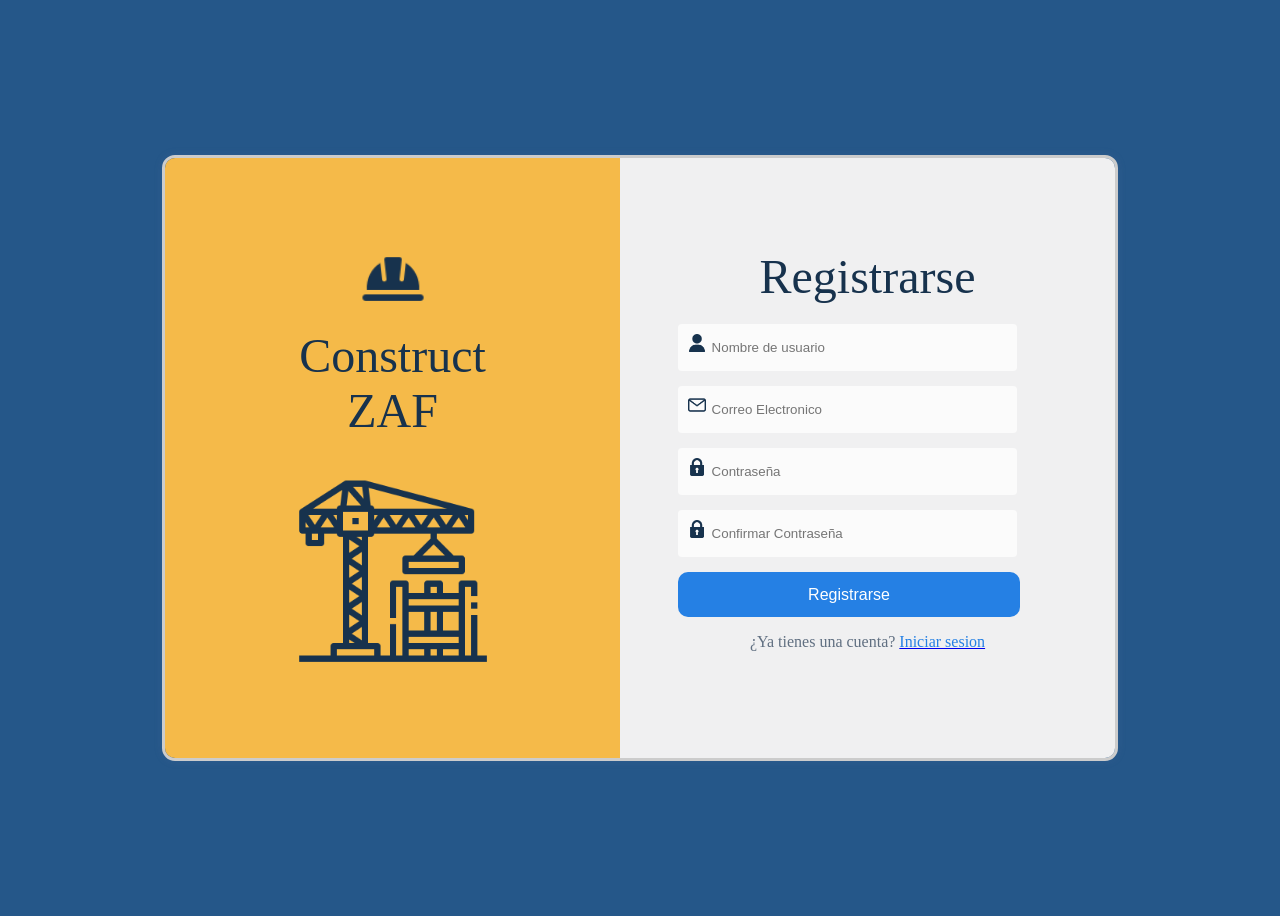
==== project/src/main/resources/template/Sign/index.html @ 7376d63f "feat :sparkles: Connection with HTML" ====
<!DOCTYPE html>
<html lang="en">
<head>
    <meta charset="UTF-8">
    <meta name="viewport" content="width=device-width, initial-scale=1.0">
    <title>Registrarse</title>
    <link rel="stylesheet" href="style.css">
</head>
<body>
    <div id="main">
        <div id="left">
            <div id="imageLogo">
                <img id="casco" src="img/casco-de-seguridad.png" >
            </div>
            <div id="nameLogo">Construct <br> ZAF</div>
            <div id="imgWeb">
                <img id="construccion" src="img/construccion.png">
            </div>
        </div>
        <div id="right">
            <div id="titleLogin">Registrarse</div>
            <div id="input1">
                <img src="img/usuario (1).png" class="icon">
                <input type="text" placeholder="Nombre de usuario" />
            </div>
            <div id="input1">
                <img src="img/correo-electronico.png" class="icon">
                <input type="text" placeholder="Correo Electronico" />
            </div>
            <div id="input1">
                <img src="img/bloquear.png" class="icon">
                <input type="password" placeholder="Contraseña">
            </div>
            <div id="input1">
                <img src="img/bloquear.png" class="icon">
                <input type="password" placeholder="Confirmar Contraseña">
            </div>
            <button type="submit">Registrarse</button>
            <p>¿Ya tienes una cuenta? <a href="/Login/index.html"><span>Iniciar sesion</span></a></p>
        </div>
        </div>
    </div>
</body>
</html>
---- project/src/main/resources/template/Sign/style.css ----
body {
    display: flex;
    justify-content: center;
    align-items: center;
    height: 100vh;
    background-color: #255789;
}

#main {
    border-radius: 13px;
    display: flex;
    width: 950px;
    height: 600px;
    border: 3px solid #cccccc;
    box-shadow: 0 0 10px rgba(136, 138, 181, 0.1);
}

#left {
    border-bottom-left-radius: 10px;
    border-top-left-radius: 10px;
    flex: 1;
    background-color: #f5ba49; 
    display: flex;
    flex-direction: column;
    justify-content: center;
    align-items: center;
    color: #17324d; 
}

img#casco {
    width: clamp(15px, 10vw, 70px);
}

#nameLogo {
    font-size: clamp(2.5rem, 4vw, 3rem);
    text-align: center;
    margin: 10px 0;
}

#imgWeb {
    margin-top: 20px;
    
}
img#construccion{
    width: clamp(200px, 10vw, 800px);
}

#right {
    border-bottom-right-radius: 10px;
    border-top-right-radius: 10px;
    flex: 1;
    background-color: #F0F0F1;
    display: flex;
    flex-direction: column;
    justify-content: center;
    padding: 20px;
}

#titleLogin {
    font-size: clamp(2rem, 4vw, 3rem);
    color: #17324d;
    margin-bottom: 20px;
    text-align: center;
}

#input1{
    width: 70%;
    padding: 10px;
    margin-bottom: 15px;
    margin-left: 3vw;
    font-size: 1vw;
    background-color: #FBFBFB;
    border-radius: 4px;
    display: block;
}
#right input {
    border: none;
    background-color: inherit;
    margin-bottom: 5px;
}

img.icon{
    width: 2vh;
}

#right button {
    height: 5vh;
    width: 75%;
    padding: 10px;
    background-color: #2580e4;
    color: white;
    border: none;
    border-radius: 10px;
    margin-left: 3vw;
    font-size: 1em;
    cursor: pointer;
}

#right button:hover {
    background-color: #255789;
}

#right p {
    text-align: center;
    font-size: 1em;
    margin-top: 16px;
    color: #606F81;
}

#right span {
    color: #2580e4;
    cursor: pointer;
}

#right span:hover {
    text-decoration: underline;
}

@media (max-width: 578px) {
    #input1{
        width: 96%;
        margin-left: -1.2vw;
        font-size: 1.4vw;
    }
    #right input {
        width: 34vw;
        margin-top: 1.6vw;
    }
    #right p {
        font-size: 1em;
        margin-top: 16px;
    }
}

@media (max-width: 480px) {
    #main {
    border-radius: 13px;
    display: flex;
    width: 950px;
    height: 600px;
    border: 3px solid #cccccc;
    box-shadow: 0 0 10px rgba(136, 138, 181, 0.1);
    }
    #nameLogo {
        font-size: clamp(1.6rem, 4vw, 3rem);
    }
    #imgWeb {
        margin-top: 20px;
        
    }
    img#construccion{
        width: clamp(125px, 10vw, 800px);
    }
    #titleLogin {
        font-size: clamp(1.5rem, 4vw, 3rem);
    }
    #input1{
        width: 96%;
        margin-left: -1.2vw;
        font-size: 1vw;
    }
    #right input {
        width: 34vw;
        margin-top: 1.6vw;
    }
    #right button {
        height: 4vh;
        width: 72%;
        margin-left: 6vw;
        font-size: 0.9em;
    }
    #right p {
        font-size: 0.9em;
        margin-top: 16px;
    }
}
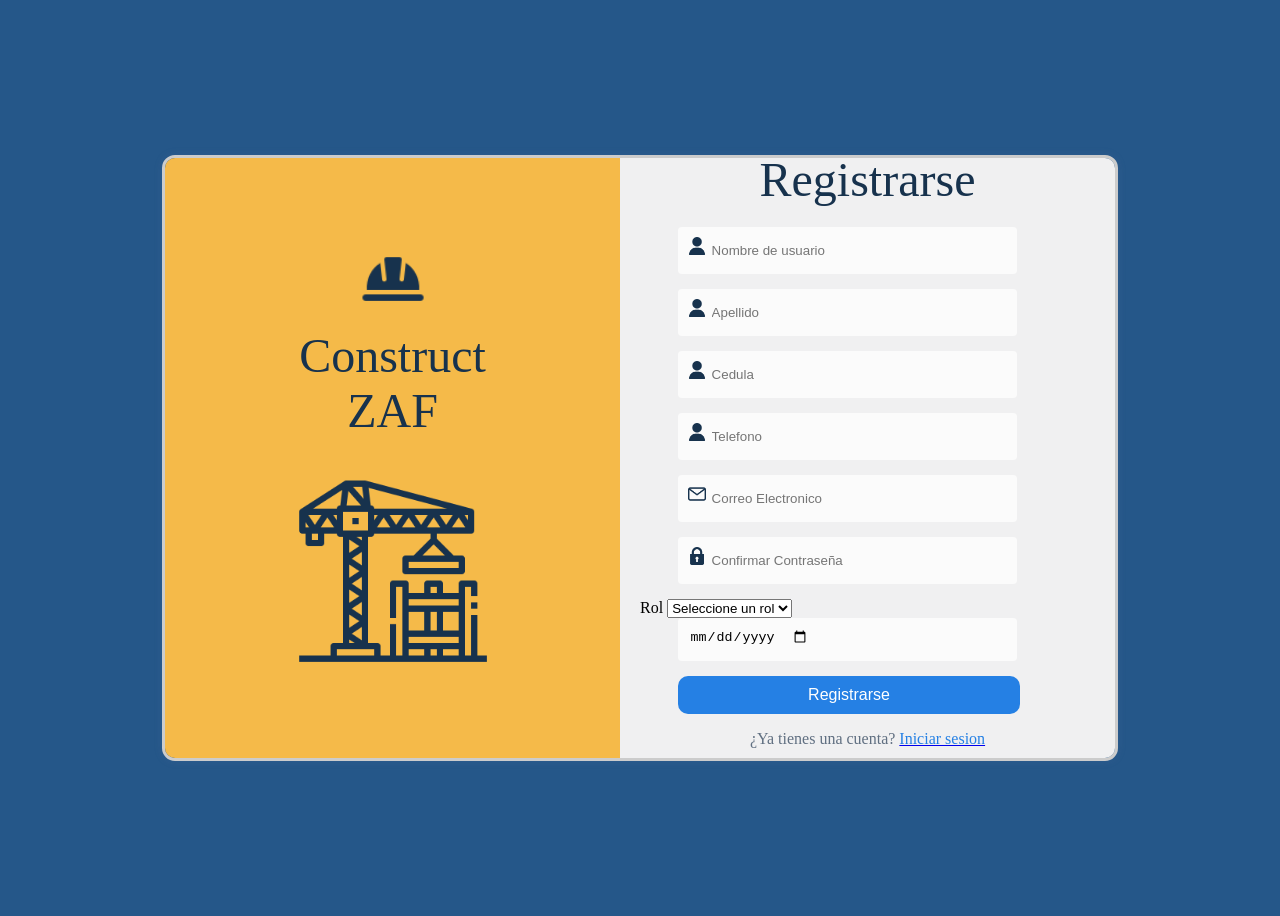
==== commit 6ef6023a: "feat :sparkles:  add register and file of Pagos" ====
--- a/project/src/main/resources/template/Sign/index.html
+++ b/project/src/main/resources/template/Sign/index.html
@@ -21,24 +21,46 @@
             <div id="titleLogin">Registrarse</div>
             <div id="input1">
                 <img src="img/usuario (1).png" class="icon">
-                <input type="text" placeholder="Nombre de usuario" />
+                <input type="text" id="nombre-crear" placeholder="Nombre de usuario" />
+            </div>
+            <div id="input1">
+                <img src="img/usuario (1).png" class="icon">
+                <input type="text" id="apellido-crear" placeholder="Apellido" />
+            </div>
+            <div id="input1">
+                <img src="img/usuario (1).png" class="icon">
+                <input type="text" id="cedula-crear" placeholder="Cedula" />
+            </div>
+            <div id="input1">
+                <img src="img/usuario (1).png" class="icon">
+                <input type="text" id="telefono-crear" placeholder="Telefono" />
             </div>
             <div id="input1">
                 <img src="img/correo-electronico.png" class="icon">
-                <input type="text" placeholder="Correo Electronico" />
+                <input type="text" id="correo-crear" placeholder="Correo Electronico" />
             </div>
             <div id="input1">
                 <img src="img/bloquear.png" class="icon">
-                <input type="password" placeholder="Contraseña">
+                <input type="password" id="Contraseña" placeholder="Confirmar Contraseña">
+            </div>
+             <div class="form-row">
+                <div class="form-group">
+                    <label for="rol">Rol</label>
+                    <select id="rol-crear" name="rol">
+                        <option value="">Seleccione un rol</option>
+                        <option value="PROVEEDORES">Proveedor</option>
+                        <option value="USER">Cliente</option>
+                    </select>
+                </div>
             </div>
             <div id="input1">
-                <img src="img/bloquear.png" class="icon">
-                <input type="password" placeholder="Confirmar Contraseña">
+                <input type="date" id="fecha-ingreso-crear" placeholder="Fecha de ingreso">
             </div>
-            <button type="submit">Registrarse</button>
-            <p>¿Ya tienes una cuenta? <a href="/Login/index.html"><span>Iniciar sesion</span></a></p>
+            <button type="submit" onclick="registro()" id="registro">Registrarse</button>
+            <p>¿Ya tienes una cuenta? <a href="../Login/index.html"><span>Iniciar sesion</span></a></p>
         </div>
         </div>
     </div>
 </body>
+<script src="../Sign/script.js"></script>
 </html>
